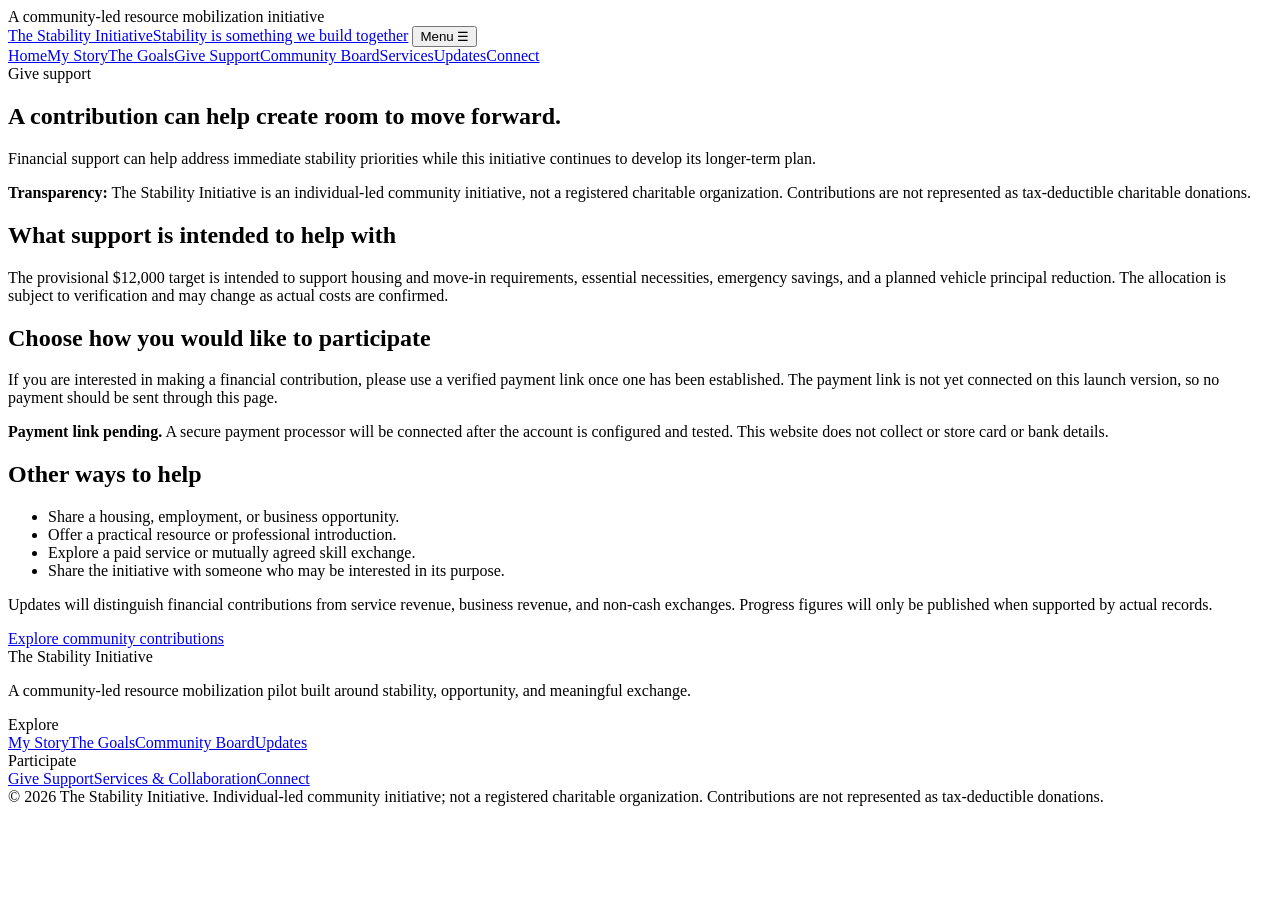
==== support.html @ 388d0d89 "Add files via upload" ====
<!doctype html><html lang="en"><head><meta charset="utf-8"><meta name="viewport" content="width=device-width, initial-scale=1"><meta name="description" content="A community-led resource mobilization initiative focused on stability, opportunity, and meaningful exchange."><meta name="theme-color" content="#f5f0e6"><title>Give Support | The Stability Initiative</title><link rel="stylesheet" href="assets/style.css"></head><body><div class="announcement">A community-led resource mobilization initiative</div>
<header class="site-header"><div class="nav-wrap"><a class="brand" href="index.html"><span class="brand-name">The Stability Initiative</span><span class="brand-sub">Stability is something we build together</span></a>
<button class="menu-toggle" aria-label="Open navigation" onclick="document.querySelector('.nav').classList.toggle('open')">Menu ☰</button><nav class="nav"><a href="index.html" class="">Home</a><a href="story.html" class="">My Story</a><a href="goals.html" class="">The Goals</a><a href="support.html" class="active">Give Support</a><a href="community.html" class="">Community Board</a><a href="services.html" class="">Services</a><a href="updates.html" class="">Updates</a><a href="connect.html" class="">Connect</a></nav></div></header><main><section class="page-hero"><div class="container"><div class="eyebrow">Give support</div><h1>A contribution can help create room to move forward.</h1><p>Financial support can help address immediate stability priorities while this initiative continues to develop its longer-term plan.</p></div></section>
<div class="content"><div class="notice"><strong>Transparency:</strong> The Stability Initiative is an individual-led community initiative, not a registered charitable organization. Contributions are not represented as tax-deductible charitable donations.</div>
<h2>What support is intended to help with</h2><p>The provisional $12,000 target is intended to support housing and move-in requirements, essential necessities, emergency savings, and a planned vehicle principal reduction. The allocation is subject to verification and may change as actual costs are confirmed.</p>
<h2>Choose how you would like to participate</h2><p>If you are interested in making a financial contribution, please use a verified payment link once one has been established. The payment link is not yet connected on this launch version, so no payment should be sent through this page.</p>
<div class="note"><strong>Payment link pending.</strong> A secure payment processor will be connected after the account is configured and tested. This website does not collect or store card or bank details.</div>
<h2>Other ways to help</h2><ul><li>Share a housing, employment, or business opportunity.</li><li>Offer a practical resource or professional introduction.</li><li>Explore a paid service or mutually agreed skill exchange.</li><li>Share the initiative with someone who may be interested in its purpose.</li></ul>
<p>Updates will distinguish financial contributions from service revenue, business revenue, and non-cash exchanges. Progress figures will only be published when supported by actual records.</p><a class="btn primary" href="community.html">Explore community contributions</a></div></main><footer class="footer"><div class="container"><div class="footer-grid">
<div><div class="footer-title">The Stability Initiative</div><p>A community-led resource mobilization pilot built around stability, opportunity, and meaningful exchange.</p></div>
<div><div class="footer-title">Explore</div><div class="footer-links"><a href="story.html">My Story</a><a href="goals.html">The Goals</a><a href="community.html">Community Board</a><a href="updates.html">Updates</a></div></div>
<div><div class="footer-title">Participate</div><div class="footer-links"><a href="support.html">Give Support</a><a href="services.html">Services & Collaboration</a><a href="connect.html">Connect</a></div></div></div>
<div class="copyright">© 2026 The Stability Initiative. Individual-led community initiative; not a registered charitable organization. Contributions are not represented as tax-deductible donations.</div></div></footer></body></html>
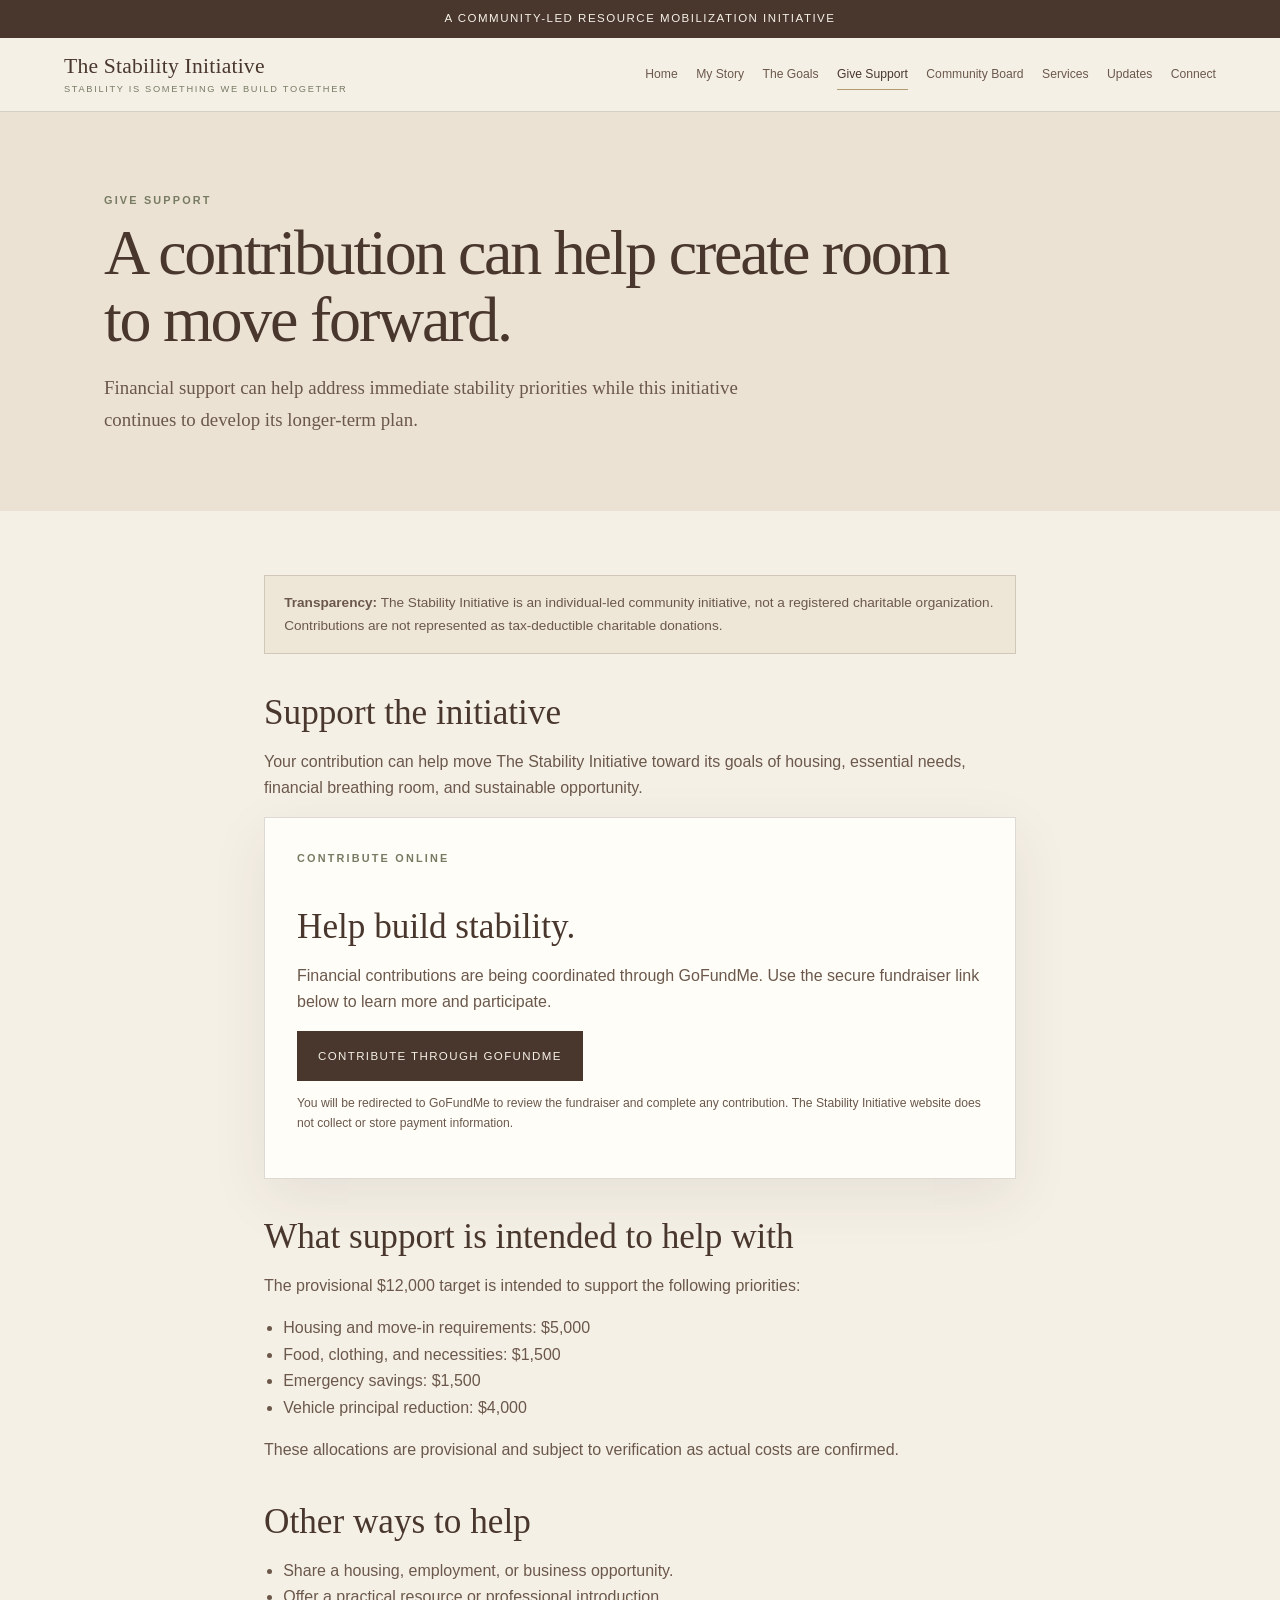
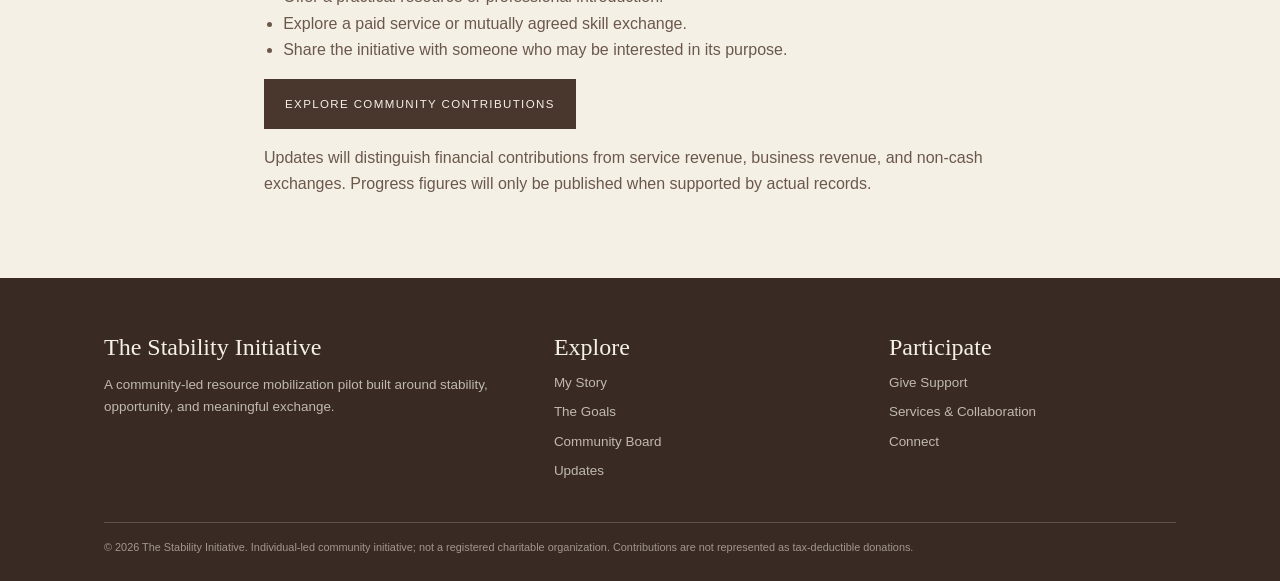
==== commit b78114cf: "Update support.html" ====
--- a/support.html
+++ b/support.html
@@ -1,13 +1,129 @@
-<!doctype html><html lang="en"><head><meta charset="utf-8"><meta name="viewport" content="width=device-width, initial-scale=1"><meta name="description" content="A community-led resource mobilization initiative focused on stability, opportunity, and meaningful exchange."><meta name="theme-color" content="#f5f0e6"><title>Give Support | The Stability Initiative</title><link rel="stylesheet" href="assets/style.css"></head><body><div class="announcement">A community-led resource mobilization initiative</div>
-<header class="site-header"><div class="nav-wrap"><a class="brand" href="index.html"><span class="brand-name">The Stability Initiative</span><span class="brand-sub">Stability is something we build together</span></a>
-<button class="menu-toggle" aria-label="Open navigation" onclick="document.querySelector('.nav').classList.toggle('open')">Menu ☰</button><nav class="nav"><a href="index.html" class="">Home</a><a href="story.html" class="">My Story</a><a href="goals.html" class="">The Goals</a><a href="support.html" class="active">Give Support</a><a href="community.html" class="">Community Board</a><a href="services.html" class="">Services</a><a href="updates.html" class="">Updates</a><a href="connect.html" class="">Connect</a></nav></div></header><main><section class="page-hero"><div class="container"><div class="eyebrow">Give support</div><h1>A contribution can help create room to move forward.</h1><p>Financial support can help address immediate stability priorities while this initiative continues to develop its longer-term plan.</p></div></section>
-<div class="content"><div class="notice"><strong>Transparency:</strong> The Stability Initiative is an individual-led community initiative, not a registered charitable organization. Contributions are not represented as tax-deductible charitable donations.</div>
-<h2>What support is intended to help with</h2><p>The provisional $12,000 target is intended to support housing and move-in requirements, essential necessities, emergency savings, and a planned vehicle principal reduction. The allocation is subject to verification and may change as actual costs are confirmed.</p>
-<h2>Choose how you would like to participate</h2><p>If you are interested in making a financial contribution, please use a verified payment link once one has been established. The payment link is not yet connected on this launch version, so no payment should be sent through this page.</p>
-<div class="note"><strong>Payment link pending.</strong> A secure payment processor will be connected after the account is configured and tested. This website does not collect or store card or bank details.</div>
-<h2>Other ways to help</h2><ul><li>Share a housing, employment, or business opportunity.</li><li>Offer a practical resource or professional introduction.</li><li>Explore a paid service or mutually agreed skill exchange.</li><li>Share the initiative with someone who may be interested in its purpose.</li></ul>
-<p>Updates will distinguish financial contributions from service revenue, business revenue, and non-cash exchanges. Progress figures will only be published when supported by actual records.</p><a class="btn primary" href="community.html">Explore community contributions</a></div></main><footer class="footer"><div class="container"><div class="footer-grid">
-<div><div class="footer-title">The Stability Initiative</div><p>A community-led resource mobilization pilot built around stability, opportunity, and meaningful exchange.</p></div>
-<div><div class="footer-title">Explore</div><div class="footer-links"><a href="story.html">My Story</a><a href="goals.html">The Goals</a><a href="community.html">Community Board</a><a href="updates.html">Updates</a></div></div>
-<div><div class="footer-title">Participate</div><div class="footer-links"><a href="support.html">Give Support</a><a href="services.html">Services & Collaboration</a><a href="connect.html">Connect</a></div></div></div>
-<div class="copyright">© 2026 The Stability Initiative. Individual-led community initiative; not a registered charitable organization. Contributions are not represented as tax-deductible donations.</div></div></footer></body></html>+
+<!doctype html>
+<html lang="en">
+<head>
+<meta charset="utf-8">
+<meta name="viewport" content="width=device-width, initial-scale=1">
+<meta name="description" content="Support The Stability Initiative through financial contributions, resources, and meaningful exchange.">
+<meta name="theme-color" content="#f5f0e6">
+<title>Give Support | The Stability Initiative</title>
+<link rel="stylesheet" href="assets/style.css">
+</head>
+<body>
+
+<div class="announcement">A community-led resource mobilization initiative</div>
+
+<header class="site-header">
+<div class="nav-wrap">
+<a class="brand" href="index.html">
+<span class="brand-name">The Stability Initiative</span>
+<span class="brand-sub">Stability is something we build together</span>
+</a>
+<button class="menu-toggle" aria-label="Open navigation" onclick="document.querySelector('.nav').classList.toggle('open')">Menu ☰</button>
+<nav class="nav">
+<a href="index.html">Home</a>
+<a href="story.html">My Story</a>
+<a href="goals.html">The Goals</a>
+<a href="support.html" class="active">Give Support</a>
+<a href="community.html">Community Board</a>
+<a href="services.html">Services</a>
+<a href="updates.html">Updates</a>
+<a href="connect.html">Connect</a>
+</nav>
+</div>
+</header>
+
+<main>
+
+<section class="page-hero">
+<div class="container">
+<div class="eyebrow">Give support</div>
+<h1>A contribution can help create room to move forward.</h1>
+<p>Financial support can help address immediate stability priorities while this initiative continues to develop its longer-term plan.</p>
+</div>
+</section>
+
+<div class="content">
+
+<div class="notice">
+<strong>Transparency:</strong> The Stability Initiative is an individual-led community initiative, not a registered charitable organization. Contributions are not represented as tax-deductible charitable donations.
+</div>
+
+<h2>Support the initiative</h2>
+<p>Your contribution can help move The Stability Initiative toward its goals of housing, essential needs, financial breathing room, and sustainable opportunity.</p>
+
+<div class="form-shell">
+<div class="eyebrow">Contribute online</div>
+<h2>Help build stability.</h2>
+<p>Financial contributions are being coordinated through GoFundMe. Use the secure fundraiser link below to learn more and participate.</p>
+
+<a class="btn primary"
+href="https://gofund.me/b40c281e2"
+target="_blank"
+rel="noopener noreferrer">
+Contribute through GoFundMe
+</a>
+
+<p class="hint">You will be redirected to GoFundMe to review the fundraiser and complete any contribution. The Stability Initiative website does not collect or store payment information.</p>
+</div>
+
+<h2>What support is intended to help with</h2>
+<p>The provisional $12,000 target is intended to support the following priorities:</p>
+
+<ul>
+<li>Housing and move-in requirements: $5,000</li>
+<li>Food, clothing, and necessities: $1,500</li>
+<li>Emergency savings: $1,500</li>
+<li>Vehicle principal reduction: $4,000</li>
+</ul>
+
+<p>These allocations are provisional and subject to verification as actual costs are confirmed.</p>
+
+<h2>Other ways to help</h2>
+<ul>
+<li>Share a housing, employment, or business opportunity.</li>
+<li>Offer a practical resource or professional introduction.</li>
+<li>Explore a paid service or mutually agreed skill exchange.</li>
+<li>Share the initiative with someone who may be interested in its purpose.</li>
+</ul>
+
+<a class="btn primary" href="community.html">Explore community contributions</a>
+
+<p>Updates will distinguish financial contributions from service revenue, business revenue, and non-cash exchanges. Progress figures will only be published when supported by actual records.</p>
+
+</div>
+</main>
+
+<footer class="footer">
+<div class="container">
+<div class="footer-grid">
+<div>
+<div class="footer-title">The Stability Initiative</div>
+<p>A community-led resource mobilization pilot built around stability, opportunity, and meaningful exchange.</p>
+</div>
+<div>
+<div class="footer-title">Explore</div>
+<div class="footer-links">
+<a href="story.html">My Story</a>
+<a href="goals.html">The Goals</a>
+<a href="community.html">Community Board</a>
+<a href="updates.html">Updates</a>
+</div>
+</div>
+<div>
+<div class="footer-title">Participate</div>
+<div class="footer-links">
+<a href="support.html">Give Support</a>
+<a href="services.html">Services & Collaboration</a>
+<a href="connect.html">Connect</a>
+</div>
+</div>
+</div>
+<div class="copyright">
+© 2026 The Stability Initiative. Individual-led community initiative; not a registered charitable organization. Contributions are not represented as tax-deductible donations.
+</div>
+</div>
+</footer>
+
+</body>
+</html>
--- a/assets/style.css
+++ b/assets/style.css
@@ -0,0 +1,41 @@
+:root{
+ --ivory:#f5f0e6;--paper:#ebe2d3;--paper2:#e2d6c3;--ink:#49372d;
+ --ink2:#6b584b;--olive:#777b62;--olive-dark:#555b43;--brass:#b49a70;
+ --white:#fffdf8;--line:rgba(73,55,45,.18);--serif:Georgia,'Times New Roman',serif;
+ --sans:Arial,Helvetica,sans-serif;--shadow:0 18px 55px rgba(55,42,32,.08)
+}
+*{box-sizing:border-box}html{scroll-behavior:smooth}body{margin:0;background:var(--ivory);color:var(--ink);font-family:var(--sans);line-height:1.65}
+a{color:inherit}img{max-width:100%}.announcement{background:var(--ink);color:var(--ivory);text-align:center;padding:.58rem 1rem;font-size:.72rem;letter-spacing:.13em;text-transform:uppercase}
+.site-header{position:sticky;top:0;z-index:10;background:rgba(245,240,230,.96);backdrop-filter:blur(12px);border-bottom:1px solid var(--line)}
+.nav-wrap{max-width:1200px;margin:auto;padding:1rem 1.5rem;display:flex;align-items:center;justify-content:space-between;gap:2rem}
+.brand{text-decoration:none;display:flex;flex-direction:column;line-height:1.05}.brand-name{font:1.35rem var(--serif);letter-spacing:.01em}.brand-sub{font-size:.58rem;letter-spacing:.18em;text-transform:uppercase;color:var(--olive);margin-top:.42rem}
+.nav{display:flex;gap:1.15rem;align-items:center;flex-wrap:wrap;justify-content:flex-end}.nav a{text-decoration:none;font-size:.76rem;color:var(--ink2);padding:.35rem 0;border-bottom:1px solid transparent}.nav a:hover,.nav a.active{color:var(--ink);border-color:var(--brass)}
+.menu-toggle{display:none;background:none;border:1px solid var(--line);padding:.55rem .75rem;color:var(--ink)}
+main{min-height:65vh}.container{max-width:1120px;margin:auto;padding:0 1.5rem}.eyebrow{font-size:.68rem;letter-spacing:.2em;text-transform:uppercase;color:var(--olive);font-weight:700}.hero{padding:6.5rem 0 5.5rem;display:grid;grid-template-columns:1.15fr .85fr;gap:4rem;align-items:center}
+.hero h1{font:clamp(3.2rem,7vw,6.6rem)/.98 var(--serif);font-weight:400;letter-spacing:-.045em;margin:1.1rem 0 1.5rem;max-width:760px}
+.hero p.lead{font:1.2rem/1.7 var(--serif);color:var(--ink2);max-width:620px}
+.hero-art{min-height:460px;background:linear-gradient(145deg,rgba(119,123,98,.18),rgba(180,154,112,.22)),var(--paper);position:relative;overflow:hidden;display:flex;align-items:center;justify-content:center}
+.hero-art:before,.hero-art:after{content:"";position:absolute;border:1px solid rgba(73,55,45,.25);border-radius:50%;width:78%;aspect-ratio:1}
+.hero-art:after{width:58%;border-color:rgba(73,55,45,.35)}
+.art-caption{position:absolute;bottom:1.4rem;left:1.5rem;right:1.5rem;font:italic 1.15rem var(--serif);text-align:center;color:var(--ink2)}
+.art-mark{font:clamp(5rem,12vw,9rem) var(--serif);color:rgba(73,55,45,.72);z-index:1}
+.actions{display:flex;gap:.8rem;flex-wrap:wrap;margin-top:2rem}
+.btn{display:inline-flex;align-items:center;justify-content:center;text-decoration:none;border:1px solid var(--ink);padding:.9rem 1.25rem;font-size:.72rem;letter-spacing:.12em;text-transform:uppercase;transition:.2s;cursor:pointer;background:transparent;color:var(--ink)}
+.btn.primary{background:var(--ink);color:var(--ivory)}.btn:hover{background:var(--olive-dark);color:white;border-color:var(--olive-dark)}
+.section{padding:5.5rem 0;border-top:1px solid var(--line)}.section.paper{background:var(--paper)}.section.dark{background:var(--ink);color:var(--ivory)}
+.section-head{display:flex;justify-content:space-between;align-items:end;gap:2rem;margin-bottom:2.5rem}.section h2,.page-hero h1{font:clamp(2.5rem,5vw,4.4rem)/1.04 var(--serif);font-weight:400;letter-spacing:-.035em;margin:.65rem 0 1rem}
+.section-intro{max-width:620px;color:var(--ink2);font-size:1rem}.dark .section-intro,.dark p{color:rgba(245,240,230,.78)}
+.cards{display:grid;grid-template-columns:repeat(3,1fr);gap:1rem}.card{background:rgba(255,253,248,.62);border:1px solid var(--line);padding:1.6rem;min-height:210px}.card .number{font:1rem var(--serif);color:var(--brass)}.card h3{font:1.65rem var(--serif);font-weight:400;margin:.8rem 0}.card p{color:var(--ink2);font-size:.9rem}.card a{font-size:.72rem;letter-spacing:.12em;text-transform:uppercase;text-decoration:none;border-bottom:1px solid var(--brass);padding-bottom:.25rem}
+.quote{font:clamp(2rem,4vw,3.5rem)/1.2 var(--serif);max-width:850px;margin:0}.quote-credit{margin-top:1.5rem;font-size:.68rem;letter-spacing:.18em;text-transform:uppercase;color:var(--brass)}
+.page-hero{padding:5rem 0 3.5rem;background:var(--paper)}.page-hero h1{max-width:850px}.page-hero p{max-width:680px;color:var(--ink2);font:1.18rem/1.7 var(--serif)}
+.content{max-width:800px;padding:4rem 1.5rem;margin:auto}.content h2{font:2.2rem var(--serif);font-weight:400;margin:2.4rem 0 .7rem}.content h3{font:1.45rem var(--serif);font-weight:400}.content p,.content li{color:var(--ink2)}.content ul{padding-left:1.2rem}
+.split{display:grid;grid-template-columns:1fr 1fr;gap:3rem;align-items:start}.note{padding:1.5rem;background:var(--paper);border-left:3px solid var(--olive)}
+.stats{display:grid;grid-template-columns:repeat(3,1fr);gap:1rem;margin:2rem 0}.stat{border-top:1px solid var(--line);padding-top:1rem}.stat strong{display:block;font:2.3rem var(--serif);font-weight:400}.stat span{font-size:.72rem;color:var(--ink2);letter-spacing:.08em;text-transform:uppercase}
+.form-shell{background:var(--white);padding:2rem;border:1px solid var(--line);box-shadow:var(--shadow);max-width:760px}
+form{display:grid;gap:1.1rem}label{display:block;font-size:.78rem;letter-spacing:.04em;font-weight:700;margin-bottom:.35rem}input,textarea,select{width:100%;padding:.85rem .9rem;border:1px solid rgba(73,55,45,.28);background:#fffefa;color:var(--ink);font: .95rem var(--sans);border-radius:0}textarea{min-height:130px;resize:vertical}.hint{font-size:.76rem;color:var(--ink2)}.form-grid{display:grid;grid-template-columns:1fr 1fr;gap:1rem}.checkbox{display:flex;gap:.6rem;align-items:flex-start}.checkbox input{width:auto;margin-top:.3rem}.checkbox label{font-weight:400;letter-spacing:0}
+.footer{background:#392b24;color:var(--ivory);padding:3.5rem 0 1.5rem}.footer-grid{display:grid;grid-template-columns:1.4fr 1fr 1fr;gap:3rem}.footer p,.footer a{color:rgba(245,240,230,.72);font-size:.84rem}.footer a{text-decoration:none}.footer-links{display:grid;gap:.45rem}.footer-title{font:1.5rem var(--serif);margin-bottom:.7rem}.copyright{border-top:1px solid rgba(245,240,230,.2);margin-top:2.5rem;padding-top:1rem;font-size:.68rem;color:rgba(245,240,230,.55)}
+.pill{display:inline-block;border:1px solid var(--line);padding:.35rem .65rem;font-size:.65rem;letter-spacing:.12em;text-transform:uppercase;color:var(--olive)}
+.notice{padding:1rem 1.2rem;background:#eee7d8;border:1px solid var(--line);font-size:.85rem;color:var(--ink2)}
+.smallprint{font-size:.76rem;color:var(--ink2)}
+@media(max-width:850px){.nav-wrap{align-items:flex-start}.menu-toggle{display:block}.nav{display:none;position:absolute;top:100%;left:0;right:0;background:var(--ivory);padding:1rem 1.5rem 1.5rem;border-bottom:1px solid var(--line);flex-direction:column;align-items:flex-start}.nav.open{display:flex}.hero{grid-template-columns:1fr;gap:2rem;padding:4rem 0}.hero-art{min-height:300px}.cards{grid-template-columns:1fr 1fr}.footer-grid{grid-template-columns:1fr 1fr}.section-head{display:block}}
+@media(max-width:580px){.cards,.split,.stats,.form-grid,.footer-grid{grid-template-columns:1fr}.container{padding:0 1.1rem}.section{padding:3.8rem 0}.page-hero{padding:3.5rem 0 2.5rem}.content{padding:3rem 1.1rem}.form-shell{padding:1.2rem}.hero h1{font-size:3.45rem}}
